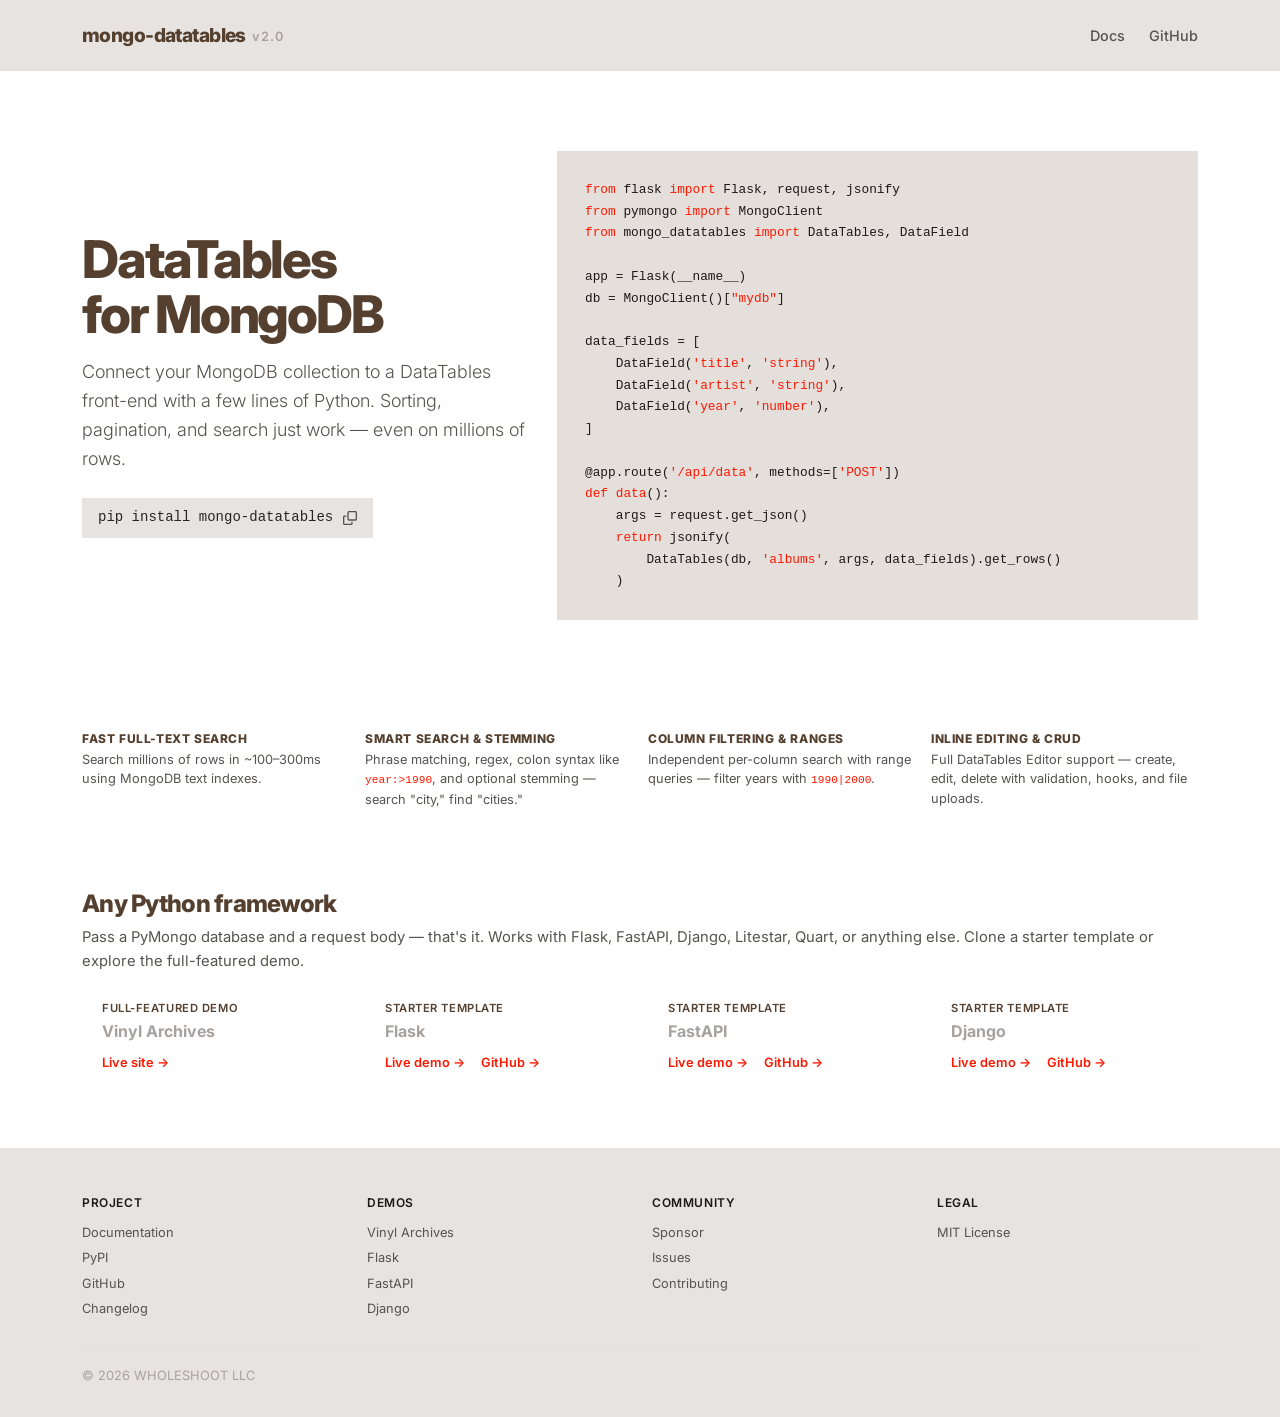
==== site/index.html @ 269b38e6 "Release 2.0.0: search overhaul, stemming, 100% coverage, Furo docs, landing page - Smart AND semanti" ====
<!DOCTYPE html>
<html lang="en">
<head>
  <meta charset="utf-8">
  <meta name="viewport" content="width=device-width, initial-scale=1">
  <title>mongo-datatables — Server-Side DataTables with MongoDB</title>
  <meta name="description" content="Python library for server-side jQuery DataTables processing with MongoDB. Search, sort, paginate, SearchPanes, SearchBuilder, and Editor CRUD.">
  <link rel="icon" href="favicon.svg" type="image/svg+xml">
  <link rel="preconnect" href="https://fonts.googleapis.com">
  <link href="https://fonts.googleapis.com/css2?family=Inter:wght@400;500;600;700;800&display=swap" rel="stylesheet">
  <link href="https://cdn.jsdelivr.net/npm/bootstrap@5.3.3/dist/css/bootstrap.min.css" rel="stylesheet">
  <link rel="stylesheet" href="style.css">
</head>
<body>

<nav class="navbar navbar-light py-3">
  <div class="container">
    <a class="navbar-brand" href="/">mongo-datatables <span class="version-tag">v2.0</span></a>
    <div class="d-flex gap-4 align-items-center">
      <a href="https://docs.mongo-datatables.com" class="nav-link-custom">Docs</a>
      <a href="https://github.com/pjosols/mongo-datatables" class="nav-link-custom">GitHub</a>
    </div>
  </div>
</nav>

<section class="hero">
  <div class="container">
    <div class="row align-items-center gy-4">
      <div class="col-lg-5">
        <h1>DataTables<br>for MongoDB</h1>
        <p class="lead mt-3 mb-4">Connect your MongoDB collection to a DataTables front-end with a few lines of Python. Sorting, pagination, and search just work — even on millions of rows.</p>
        <div class="install-box">
          <span>pip install mongo-datatables</span>
          <button class="copy-btn" onclick="navigator.clipboard.writeText('pip install mongo-datatables')" aria-label="Copy install command" title="Copy">
            <svg width="14" height="14" viewBox="0 0 16 16" fill="currentColor"><path d="M0 6.75C0 5.784.784 5 1.75 5h1.5a.75.75 0 010 1.5h-1.5a.25.25 0 00-.25.25v7.5c0 .138.112.25.25.25h7.5a.25.25 0 00.25-.25v-1.5a.75.75 0 011.5 0v1.5A1.75 1.75 0 019.25 16h-7.5A1.75 1.75 0 010 14.25v-7.5z"/><path d="M5 1.75C5 .784 5.784 0 6.75 0h7.5C15.216 0 16 .784 16 1.75v7.5A1.75 1.75 0 0114.25 11h-7.5A1.75 1.75 0 015 9.25v-7.5zm1.75-.25a.25.25 0 00-.25.25v7.5c0 .138.112.25.25.25h7.5a.25.25 0 00.25-.25v-7.5a.25.25 0 00-.25-.25h-7.5z"/></svg>
          </button>
        </div>
      </div>
      <div class="col-lg-7">
        <pre class="code-sample"><span class="kw">from</span> flask <span class="kw">import</span> Flask, request, jsonify
<span class="kw">from</span> pymongo <span class="kw">import</span> MongoClient
<span class="kw">from</span> mongo_datatables <span class="kw">import</span> DataTables, DataField

app = Flask(__name__)
db = MongoClient()[<span class="str">"mydb"</span>]

data_fields = [
    DataField(<span class="str">'title'</span>, <span class="str">'string'</span>),
    DataField(<span class="str">'artist'</span>, <span class="str">'string'</span>),
    DataField(<span class="str">'year'</span>, <span class="str">'number'</span>),
]

@app.route(<span class="str">'/api/data'</span>, methods=[<span class="str">'POST'</span>])
<span class="kw">def</span> <span class="fn">data</span>():
    args = request.get_json()
    <span class="kw">return</span> jsonify(
        DataTables(db, <span class="str">'albums'</span>, args, data_fields).get_rows()
    )</pre>
      </div>
    </div>
  </div>
</section>

<section class="features">
  <div class="container">
    <div class="row g-3">
      <div class="col-md-6 col-lg-3">
        <div class="feature-item">
          <h3>Fast full-text search</h3>
          <p>Search millions of rows in ~100–300ms using MongoDB text indexes.</p>
        </div>
      </div>
      <div class="col-md-6 col-lg-3">
        <div class="feature-item">
          <h3>Smart search &amp; stemming</h3>
          <p>Phrase matching, regex, colon syntax like <code>year:&gt;1990</code>, and optional stemming — search "city," find "cities."</p>
        </div>
      </div>
      <div class="col-md-6 col-lg-3">
        <div class="feature-item">
          <h3>Column filtering &amp; ranges</h3>
          <p>Independent per-column search with range queries — filter years with <code>1990|2000</code>.</p>
        </div>
      </div>
      <div class="col-md-6 col-lg-3">
        <div class="feature-item">
          <h3>Inline editing &amp; CRUD</h3>
          <p>Full DataTables Editor support — create, edit, delete with validation, hooks, and file uploads.</p>
        </div>
      </div>
    </div>
  </div>
</section>

<section class="demos">
  <div class="container">
    <h2>Any Python framework</h2>
    <p class="demos-lead">Pass a PyMongo database and a request body — that's it. Works with Flask, FastAPI, Django, Litestar, Quart, or anything else. Clone a starter template or explore the full-featured demo.</p>

    <div class="row g-3">
      <div class="col-md-6 col-lg-3">
        <div class="demo-card demo-card-featured">
          <span class="demo-label">Full-featured demo</span>
          <h4>Vinyl Archives</h4>
          <div class="demo-card-links">
            <a href="https://vinyl-archives.com">Live site →</a>
          </div>
        </div>
      </div>
      <div class="col-md-6 col-lg-3">
        <div class="demo-card">
          <span class="demo-label">Starter template</span>
          <h4>Flask</h4>
          <div class="demo-card-links">
            <a href="https://flask-demo.net">Live demo →</a>
            <a href="https://github.com/pjosols/flask-demo">GitHub →</a>
          </div>
        </div>
      </div>
      <div class="col-md-6 col-lg-3">
        <div class="demo-card">
          <span class="demo-label">Starter template</span>
          <h4>FastAPI</h4>
          <div class="demo-card-links">
            <a href="https://fastapi-demo.net">Live demo →</a>
            <a href="https://github.com/pjosols/fastapi-demo">GitHub →</a>
          </div>
        </div>
      </div>
      <div class="col-md-6 col-lg-3">
        <div class="demo-card">
          <span class="demo-label">Starter template</span>
          <h4>Django</h4>
          <div class="demo-card-links">
            <a href="https://django-demo.net">Live demo →</a>
            <a href="https://github.com/pjosols/django-demo">GitHub →</a>
          </div>
        </div>
      </div>
    </div>
  </div>
</section>

<footer>
  <div class="container">
    <div class="row gy-3">
      <div class="col-6 col-md-3">
        <h6>Project</h6>
        <ul>
          <li><a href="https://docs.mongo-datatables.com">Documentation</a></li>
          <li><a href="https://pypi.org/project/mongo-datatables/">PyPI</a></li>
          <li><a href="https://github.com/pjosols/mongo-datatables">GitHub</a></li>
          <li><a href="https://github.com/pjosols/mongo-datatables/blob/main/CHANGELOG.md">Changelog</a></li>
        </ul>
      </div>
      <div class="col-6 col-md-3">
        <h6>Demos</h6>
        <ul>
          <li><a href="https://vinyl-archives.com">Vinyl Archives</a></li>
          <li><a href="https://flask-demo.net">Flask</a></li>
          <li><a href="https://fastapi-demo.net">FastAPI</a></li>
          <li><a href="https://django-demo.net">Django</a></li>
        </ul>
      </div>
      <div class="col-6 col-md-3">
        <h6>Community</h6>
        <ul>
          <li><a href="https://github.com/sponsors/pjosols">Sponsor</a></li>
          <li><a href="https://github.com/pjosols/mongo-datatables/issues">Issues</a></li>
          <li><a href="https://github.com/pjosols/mongo-datatables/blob/main/.github/CONTRIBUTING.md">Contributing</a></li>
        </ul>
      </div>
      <div class="col-6 col-md-3">
        <h6>Legal</h6>
        <ul>
          <li><a href="https://github.com/pjosols/mongo-datatables/blob/main/LICENSE.txt">MIT License</a></li>
        </ul>
      </div>
    </div>
    <div class="footer-bottom mt-4 pt-3">
      <span>© 2026 Wholeshoot LLC</span>
    </div>
  </div>
</footer>

<script data-goatcounter="https://mongo-datatables.goatcounter.com/count"
        async src="//gc.zgo.at/count.js"></script>
</body>
</html>
---- site/style.css ----
:root {
  --warm-50: #fafaf9;
  --warm-100: #f5f5f4;
  --warm-200: #e6e3e1;
  --warm-250: #e5dfdc;
  --warm-400: #a8a29e;
  --warm-600: #57534e;
  --warm-800: #292524;
  --warm-900: #1c1917;
  --accent: #ff1800;
  --heading-color: #55402f;
}

body {
  font-family: "Inter", system-ui, -apple-system, sans-serif;
  color: var(--warm-900);
  --bs-heading-color: var(--heading-color);
  -webkit-font-smoothing: antialiased;
}

/* Nav */
.navbar { border-bottom: none; background: var(--warm-200); }
.navbar-brand {
  font-weight: 800;
  font-size: 1.2rem;
  letter-spacing: -0.03em;
  color: var(--heading-color);
}
.navbar-brand:hover { color: var(--heading-color); }
.nav-link-custom {
  color: var(--warm-600);
  text-decoration: none;
  font-weight: 500;
  font-size: 0.9rem;
  transition: color 0.15s;
}
.nav-link-custom:hover { color: var(--warm-900); }

/* Hero */
.hero { padding: 5rem 0 4rem; }
.version-tag {
  font-size: 0.8rem;
  font-weight: 600;
  letter-spacing: 0.06em;
  color: var(--warm-400);
  vertical-align: middle;
  margin-left: 0.2rem;
}
.hero h1 {
  font-size: 3.25rem;
  font-weight: 800;
  letter-spacing: -0.04em;
  line-height: 1.05;
}
.hero .lead {
  font-size: 1.125rem;
  color: var(--warm-600);
  line-height: 1.6;
}

/* Install box */
.install-box {
  background: var(--warm-200);
  color: var(--warm-800);
  border-radius: 0;
  padding: 0.6rem 1rem;
  font-family: "SF Mono", "Fira Code", Consolas, monospace;
  font-size: 0.875rem;
  display: inline-flex;
  align-items: center;
  gap: 0.6rem;
}
.install-box .copy-btn {
  background: none;
  border: none;
  color: var(--warm-600);
  cursor: pointer;
  padding: 0;
  line-height: 1;
  transition: color 0.15s;
}
.install-box .copy-btn:hover { color: var(--warm-900); }

/* Code block */
pre.code-sample {
  background: var(--warm-250);
  color: var(--warm-900);
  border-radius: 0;
  padding: 1.75rem;
  font-family: "SF Mono", "Fira Code", Consolas, monospace;
  font-size: 0.8rem;
  line-height: 1.7;
  overflow-x: hidden;
  border: none;
  margin: 0;
}
pre.code-sample .kw { color: var(--accent); }
pre.code-sample .fn { color: var(--accent); }
pre.code-sample .str { color: var(--accent); }
pre.code-sample .cm { color: var(--warm-600); }

/* Features */
.features { padding: 2rem 0; }
.feature-item { padding: 1rem 0; }
.feature-item h3 {
  font-size: 0.75rem;
  font-weight: 800;
  margin: 0;
  letter-spacing: 0.05em;
  text-transform: uppercase;
}
.feature-item p {
  font-size: 0.8rem;
  color: var(--warm-600);
  line-height: 1.55;
  margin: 0.2rem 0 0;
}
.feature-item code {
  color: var(--accent);
}

/* Demos */
.demos { padding: 2rem 0 3.5rem; }
.demos h2 {
  font-size: 1.5rem;
  font-weight: 800;
  letter-spacing: -0.03em;
  margin-bottom: 0.5rem;
  color: var(--heading-color);
}
.demos-lead {
  font-size: 0.925rem;
  color: var(--warm-600);
  line-height: 1.6;
  margin-bottom: 0;
}
.demo-label {
  font-size: 0.7rem;
  font-weight: 600;
  letter-spacing: 0.05em;
  text-transform: uppercase;
  color: var(--heading-color);
}
.demo-card {
  border: none;
  border-radius: 0;
  padding: 1.25rem;
  height: 100%;
}
.demo-card-featured {
  border: none;
  border-radius: 0;
}
.demo-card h4 {
  font-size: 1rem;
  font-weight: 700;
  margin: 0.25rem 0 0.75rem;
  color: var(--warm-400);
}
.demo-card-links {
  display: flex;
  gap: 1rem;
}
.demo-card-links a {
  font-size: 0.8rem;
  font-weight: 600;
  color: var(--accent);
  text-decoration: none;
  transition: color 0.15s;
}
.demo-card-links a:hover { color: var(--warm-900); }

/* Footer */
footer {
  padding: 3rem 0 2rem;
  background: var(--warm-200);
  color: var(--warm-400);
  font-size: 0.8rem;
}
footer h6 {
  font-size: 0.75rem;
  font-weight: 600;
  letter-spacing: 0.05em;
  text-transform: uppercase;
  color: var(--warm-900);
  margin-bottom: 0.75rem;
}
footer ul {
  list-style: none;
  padding: 0;
  margin: 0;
}
footer ul li { margin-bottom: 0.4rem; }
footer a { color: var(--warm-600); text-decoration: none; }
footer a:hover { color: var(--warm-900); }
.footer-bottom {
  border-top: 1px solid var(--warm-250);
  color: var(--warm-400);
  text-transform: uppercase;
}

@media (max-width: 991px) {
  .hero { padding: 3.5rem 0 3rem; }
  .hero h1 { font-size: 2.5rem; }
}

/* Dark theme */
@media (prefers-color-scheme: dark) {
  :root {
    --warm-50: #1c1917;
    --warm-100: #211f1d;
    --warm-200: #2c2926;
    --warm-250: #33302d;
    --warm-400: #78716c;
    --warm-600: #a8a29e;
    --warm-800: #e7e5e4;
    --warm-900: #f5f5f4;
  }

  body { background: #1c1917; --bs-heading-color: #dbc0ae; --heading-color: #dbc0ae; }

  .install-box { color: var(--warm-900); }

  .demos h2, footer h6 { color: var(--heading-color); }

  pre.code-sample { color: #dbc0ae; }
  pre.code-sample .cm { color: var(--warm-400); }

  .install-box .copy-btn:hover { color: var(--warm-900); }
  .demo-card-links a:hover { color: var(--warm-900); }
}
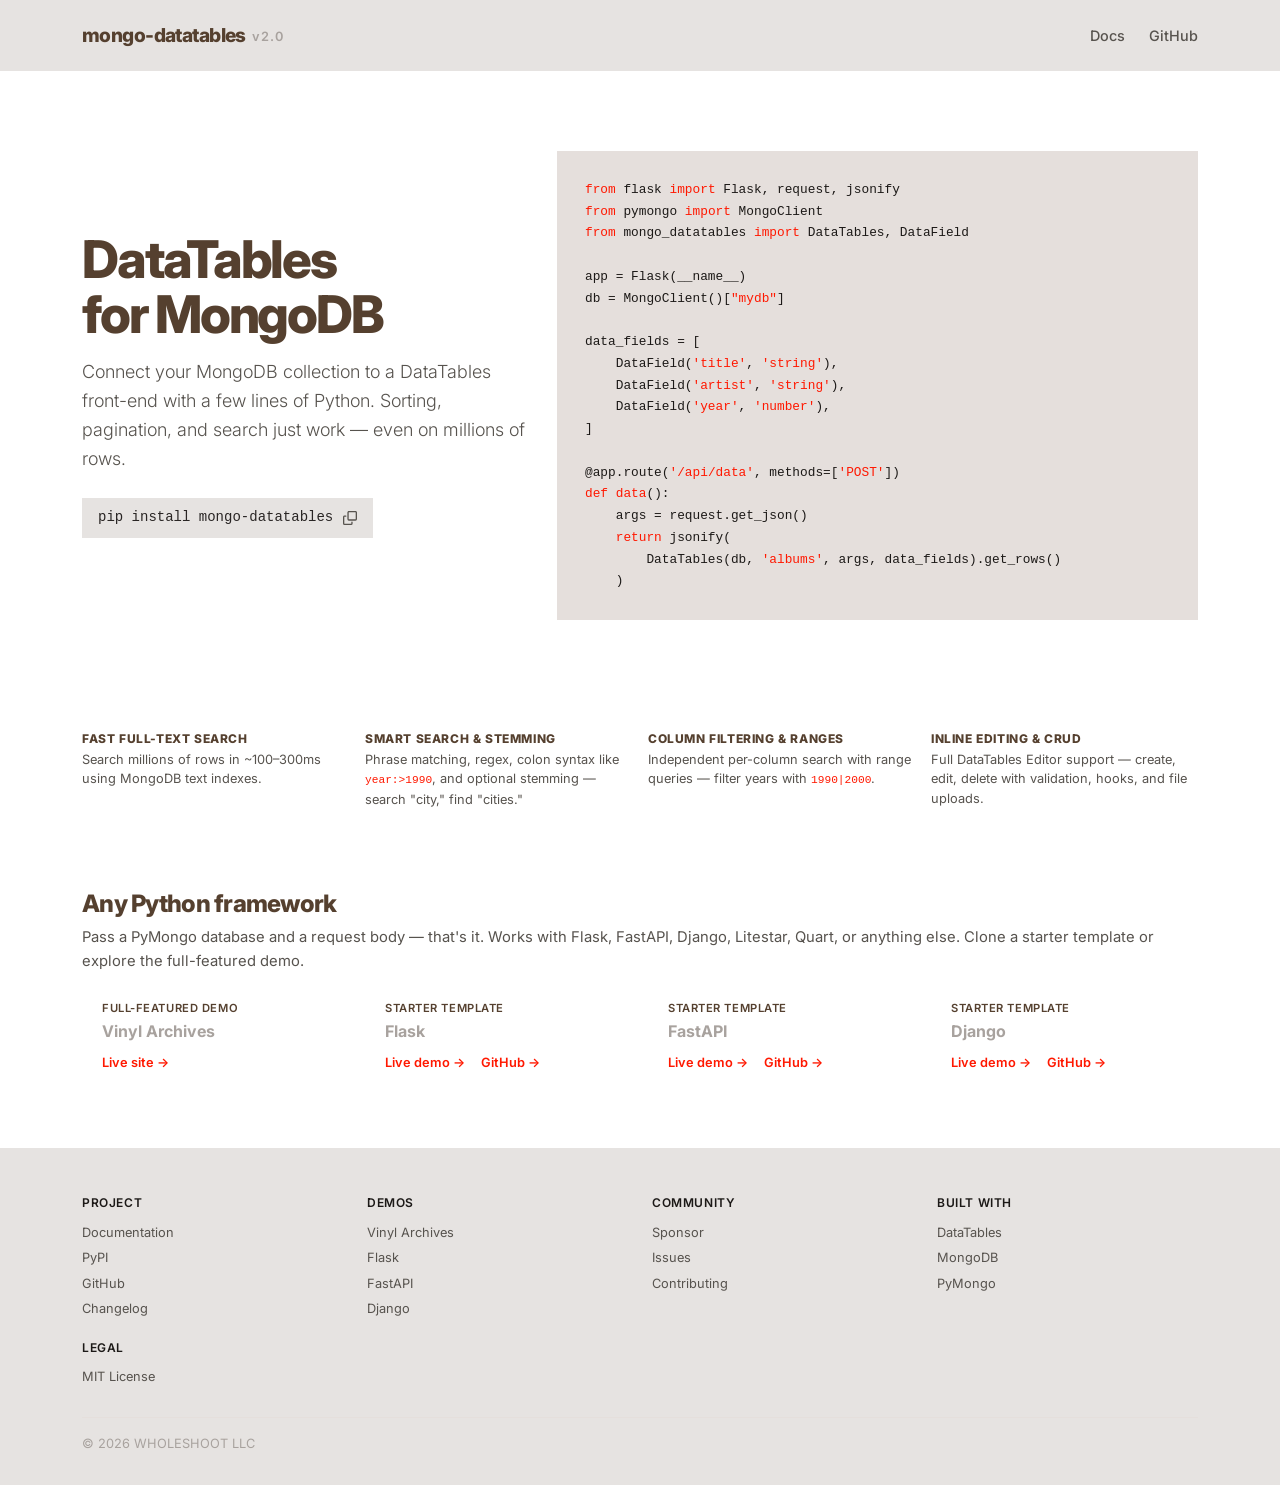
==== commit 3be00077: "Add Built With footer links, fix demo URLs to .com, align docs navbar padding" ====
--- a/site/index.html
+++ b/site/index.html
@@ -157,9 +157,9 @@
         <h6>Demos</h6>
         <ul>
           <li><a href="https://vinyl-archives.com">Vinyl Archives</a></li>
-          <li><a href="https://flask-demo.net">Flask</a></li>
-          <li><a href="https://fastapi-demo.net">FastAPI</a></li>
-          <li><a href="https://django-demo.net">Django</a></li>
+          <li><a href="https://flask-demo.com">Flask</a></li>
+          <li><a href="https://fastapi-demo.com">FastAPI</a></li>
+          <li><a href="https://django-demo.com">Django</a></li>
         </ul>
       </div>
       <div class="col-6 col-md-3">
@@ -168,6 +168,14 @@
           <li><a href="https://github.com/sponsors/pjosols">Sponsor</a></li>
           <li><a href="https://github.com/pjosols/mongo-datatables/issues">Issues</a></li>
           <li><a href="https://github.com/pjosols/mongo-datatables/blob/main/.github/CONTRIBUTING.md">Contributing</a></li>
+        </ul>
+      </div>
+      <div class="col-6 col-md-3">
+        <h6>Built with</h6>
+        <ul>
+          <li><a href="https://datatables.net">DataTables</a></li>
+          <li><a href="https://www.mongodb.com">MongoDB</a></li>
+          <li><a href="https://pymongo.readthedocs.io">PyMongo</a></li>
         </ul>
       </div>
       <div class="col-6 col-md-3">
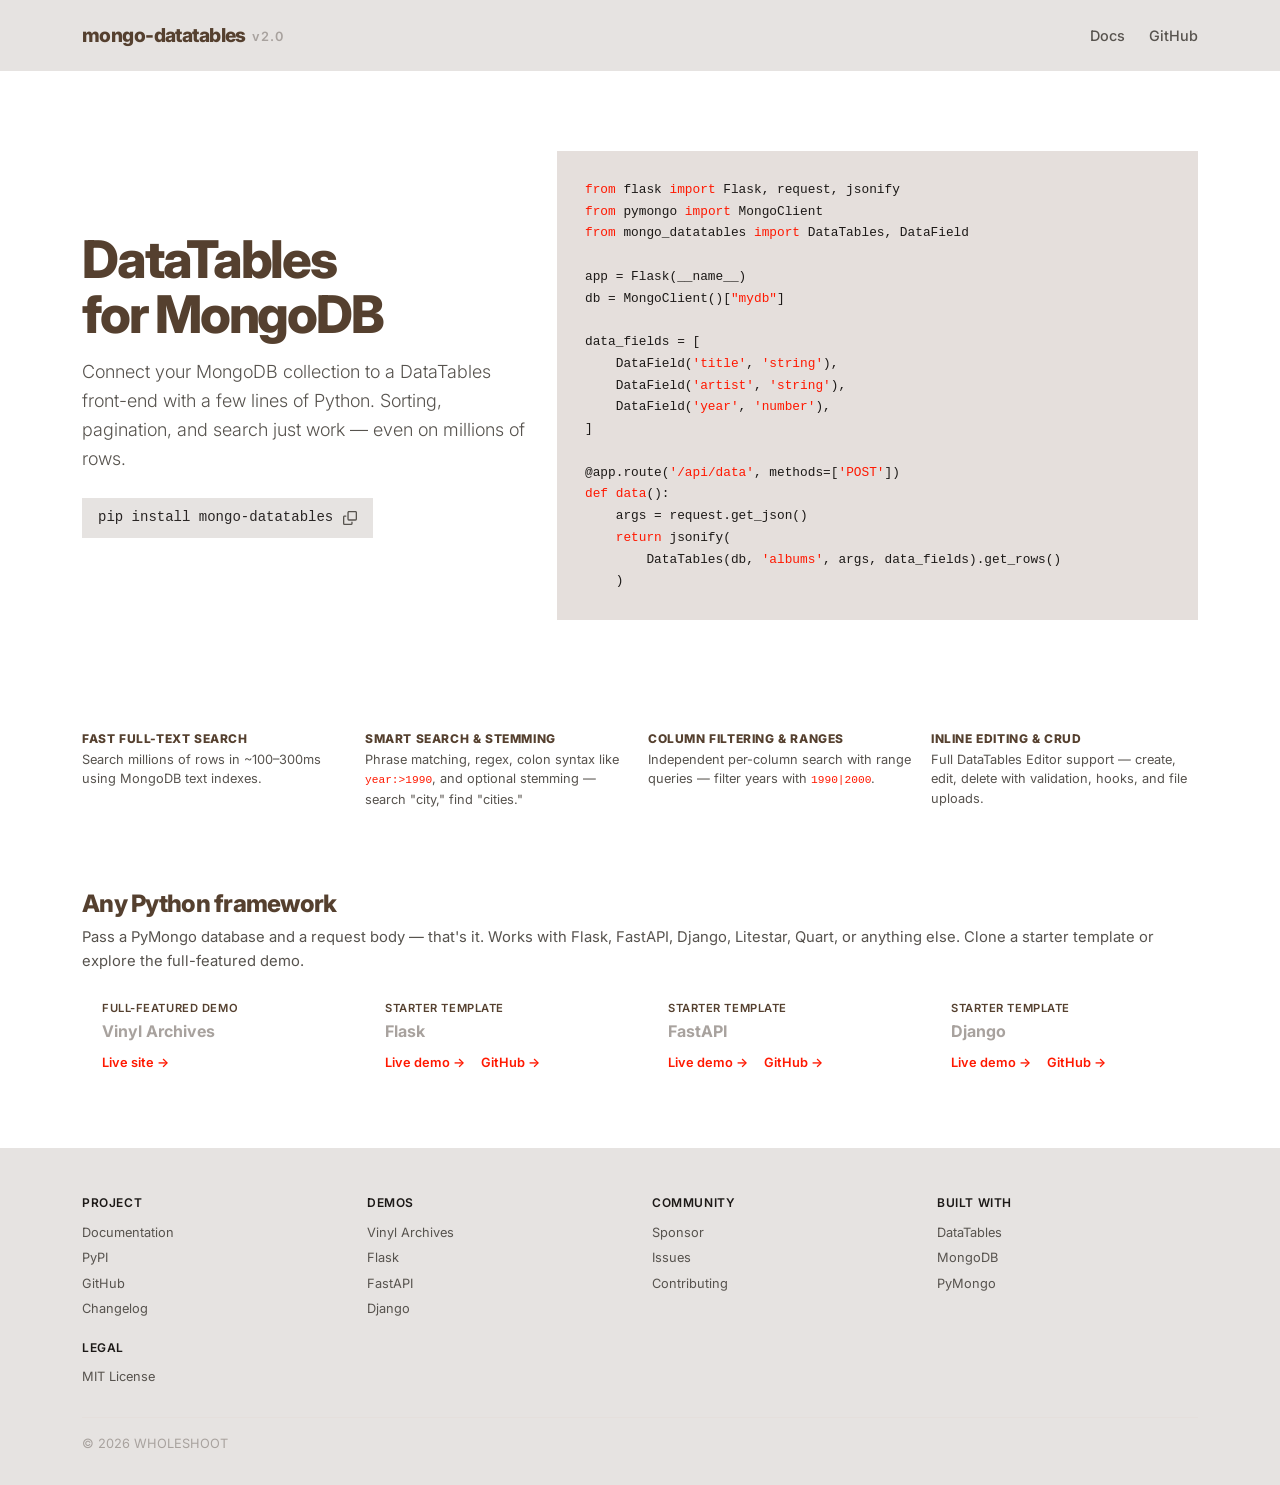
==== commit f0b5133d: "Remove LLC from footer copyright" ====
--- a/site/index.html
+++ b/site/index.html
@@ -157,9 +157,9 @@
         <h6>Demos</h6>
         <ul>
           <li><a href="https://vinyl-archives.com">Vinyl Archives</a></li>
-          <li><a href="https://flask-demo.com">Flask</a></li>
-          <li><a href="https://fastapi-demo.com">FastAPI</a></li>
-          <li><a href="https://django-demo.com">Django</a></li>
+          <li><a href="https://flask-demo.net">Flask</a></li>
+          <li><a href="https://fastapi-demo.net">FastAPI</a></li>
+          <li><a href="https://django-demo.net">Django</a></li>
         </ul>
       </div>
       <div class="col-6 col-md-3">
@@ -186,7 +186,7 @@
       </div>
     </div>
     <div class="footer-bottom mt-4 pt-3">
-      <span>© 2026 Wholeshoot LLC</span>
+      <span>© 2026 Wholeshoot</span>
     </div>
   </div>
 </footer>
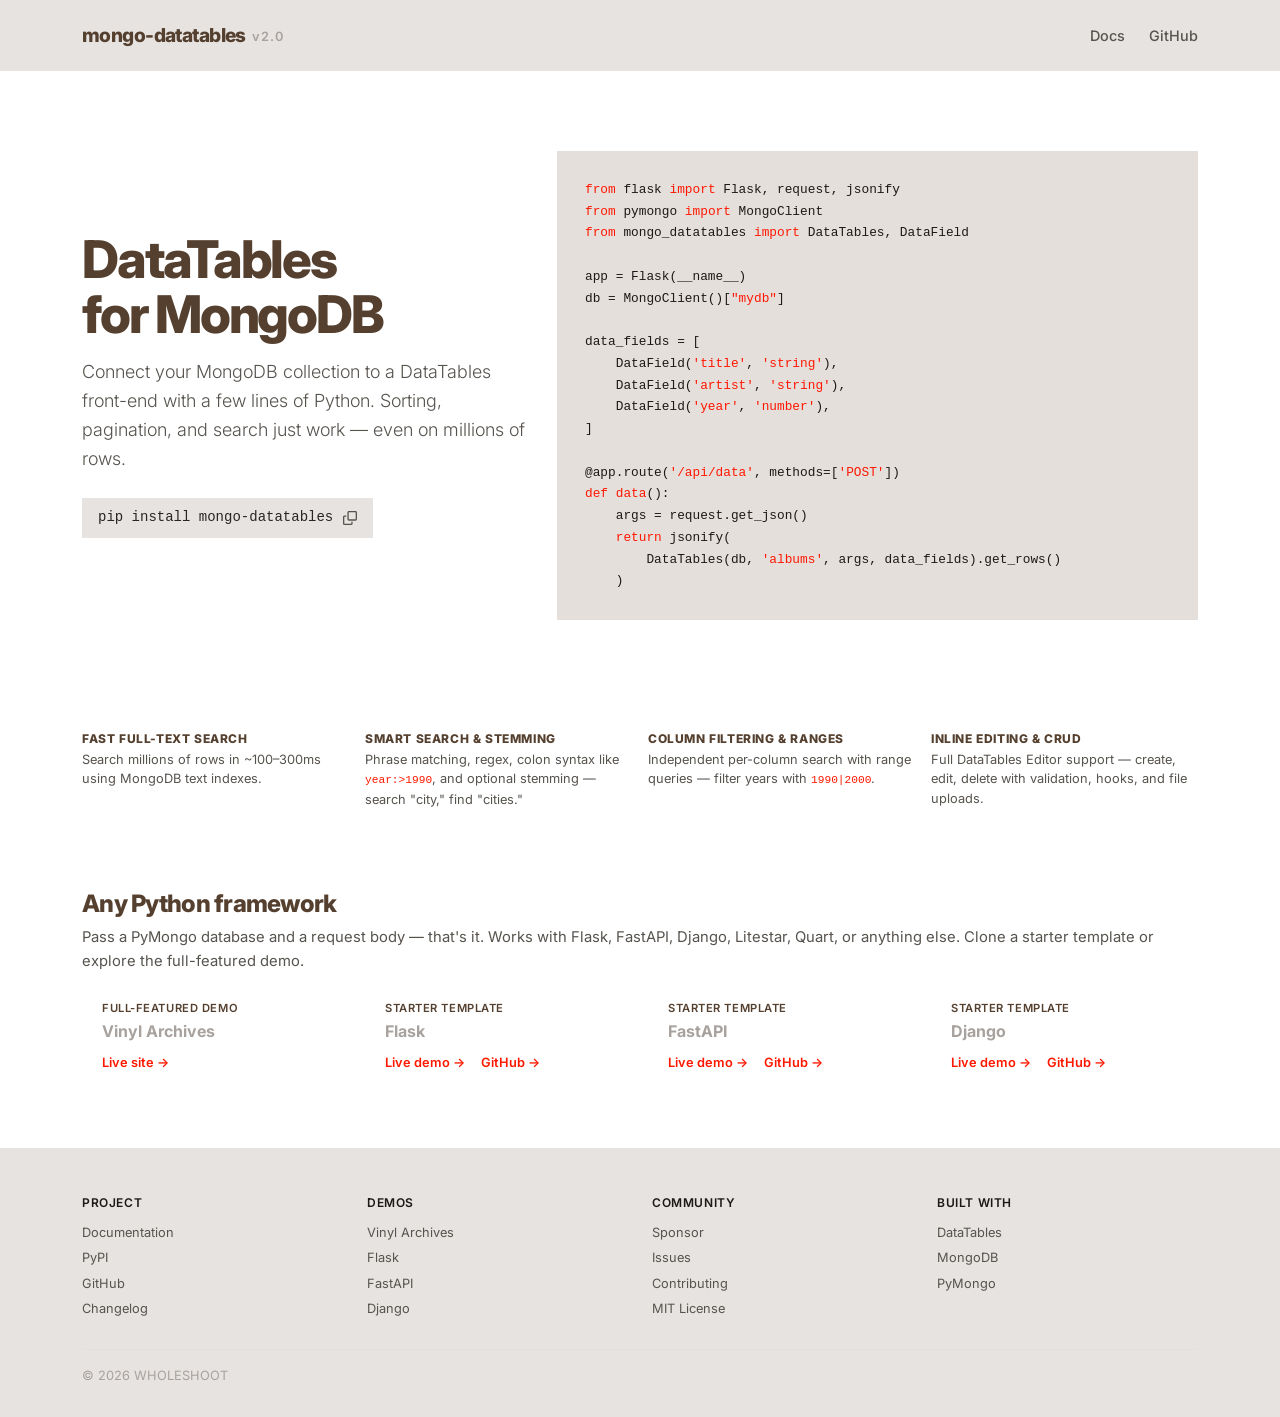
==== commit e9069439: "Move MIT License link to Community section, remove Legal section" ====
--- a/site/index.html
+++ b/site/index.html
@@ -168,6 +168,7 @@
           <li><a href="https://github.com/sponsors/pjosols">Sponsor</a></li>
           <li><a href="https://github.com/pjosols/mongo-datatables/issues">Issues</a></li>
           <li><a href="https://github.com/pjosols/mongo-datatables/blob/main/.github/CONTRIBUTING.md">Contributing</a></li>
+          <li><a href="https://github.com/pjosols/mongo-datatables/blob/main/LICENSE.txt">MIT License</a></li>
         </ul>
       </div>
       <div class="col-6 col-md-3">
@@ -176,12 +177,6 @@
           <li><a href="https://datatables.net">DataTables</a></li>
           <li><a href="https://www.mongodb.com">MongoDB</a></li>
           <li><a href="https://pymongo.readthedocs.io">PyMongo</a></li>
-        </ul>
-      </div>
-      <div class="col-6 col-md-3">
-        <h6>Legal</h6>
-        <ul>
-          <li><a href="https://github.com/pjosols/mongo-datatables/blob/main/LICENSE.txt">MIT License</a></li>
         </ul>
       </div>
     </div>
